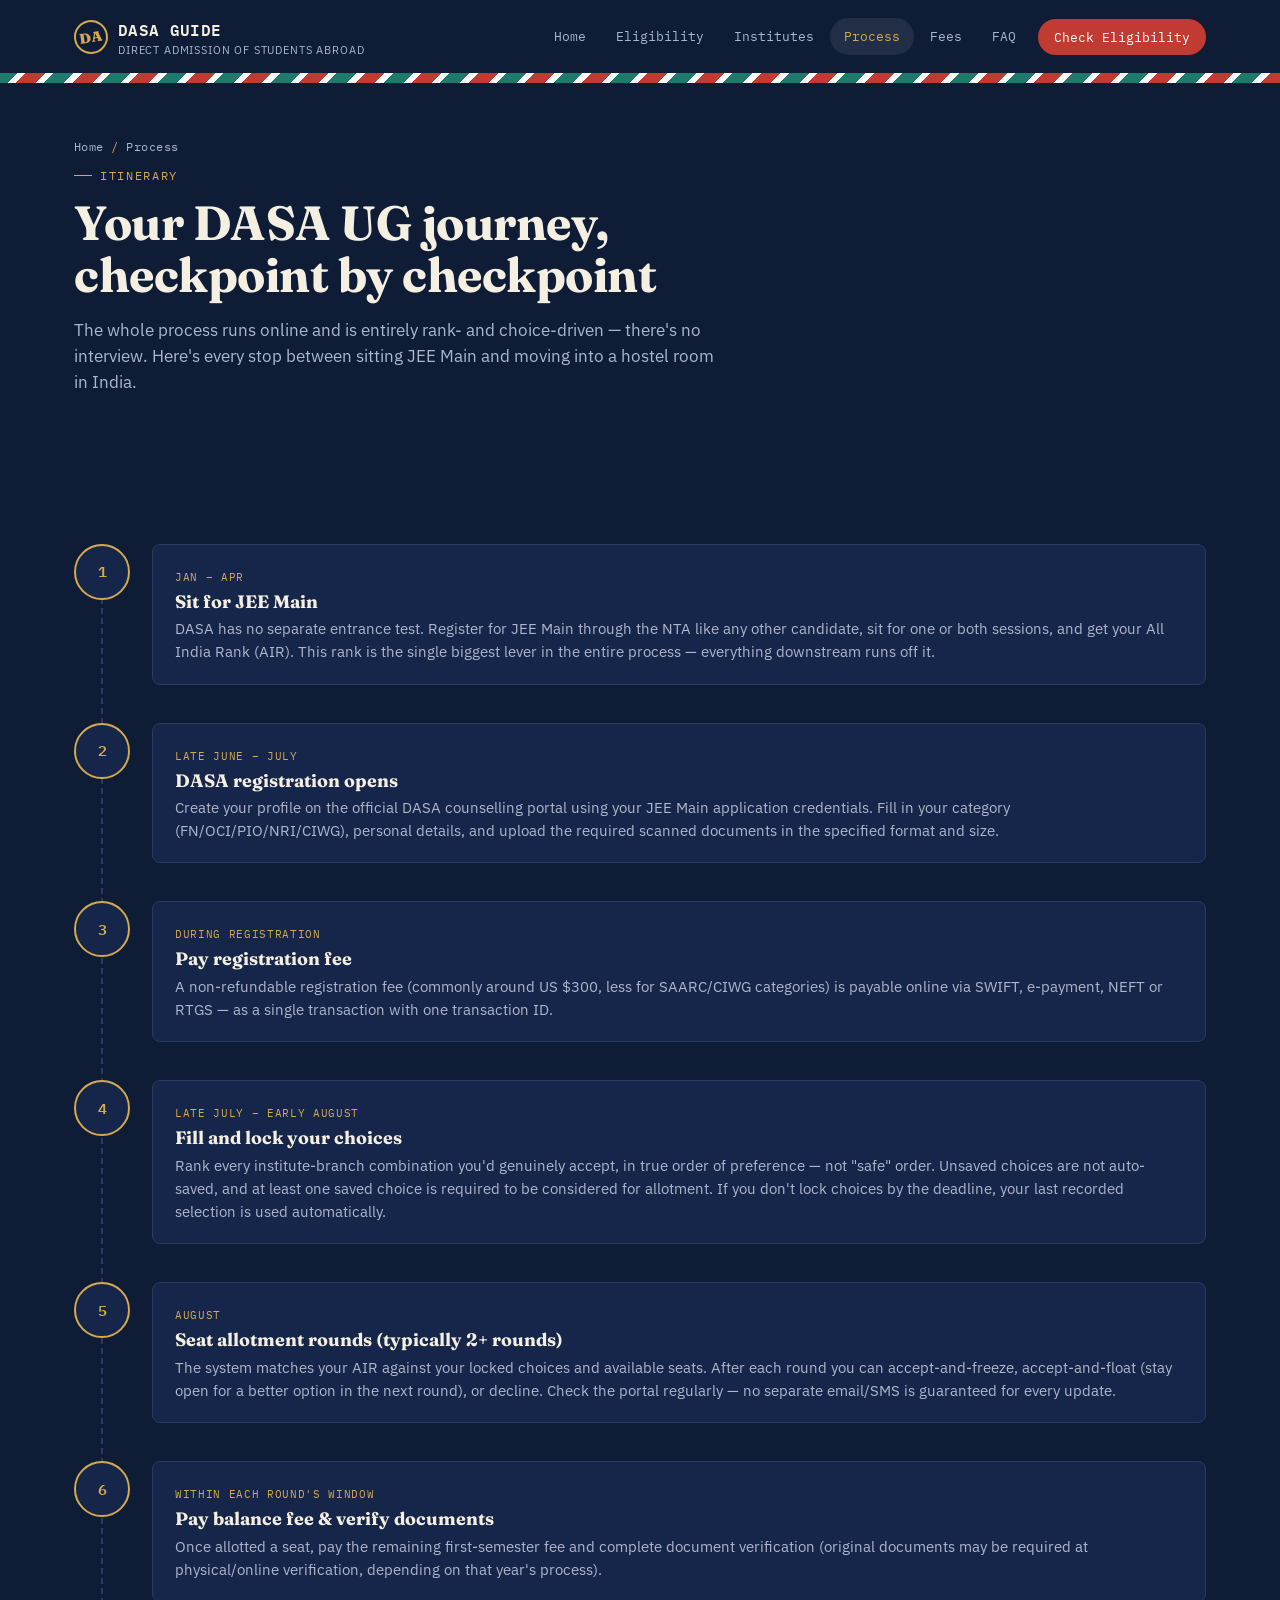
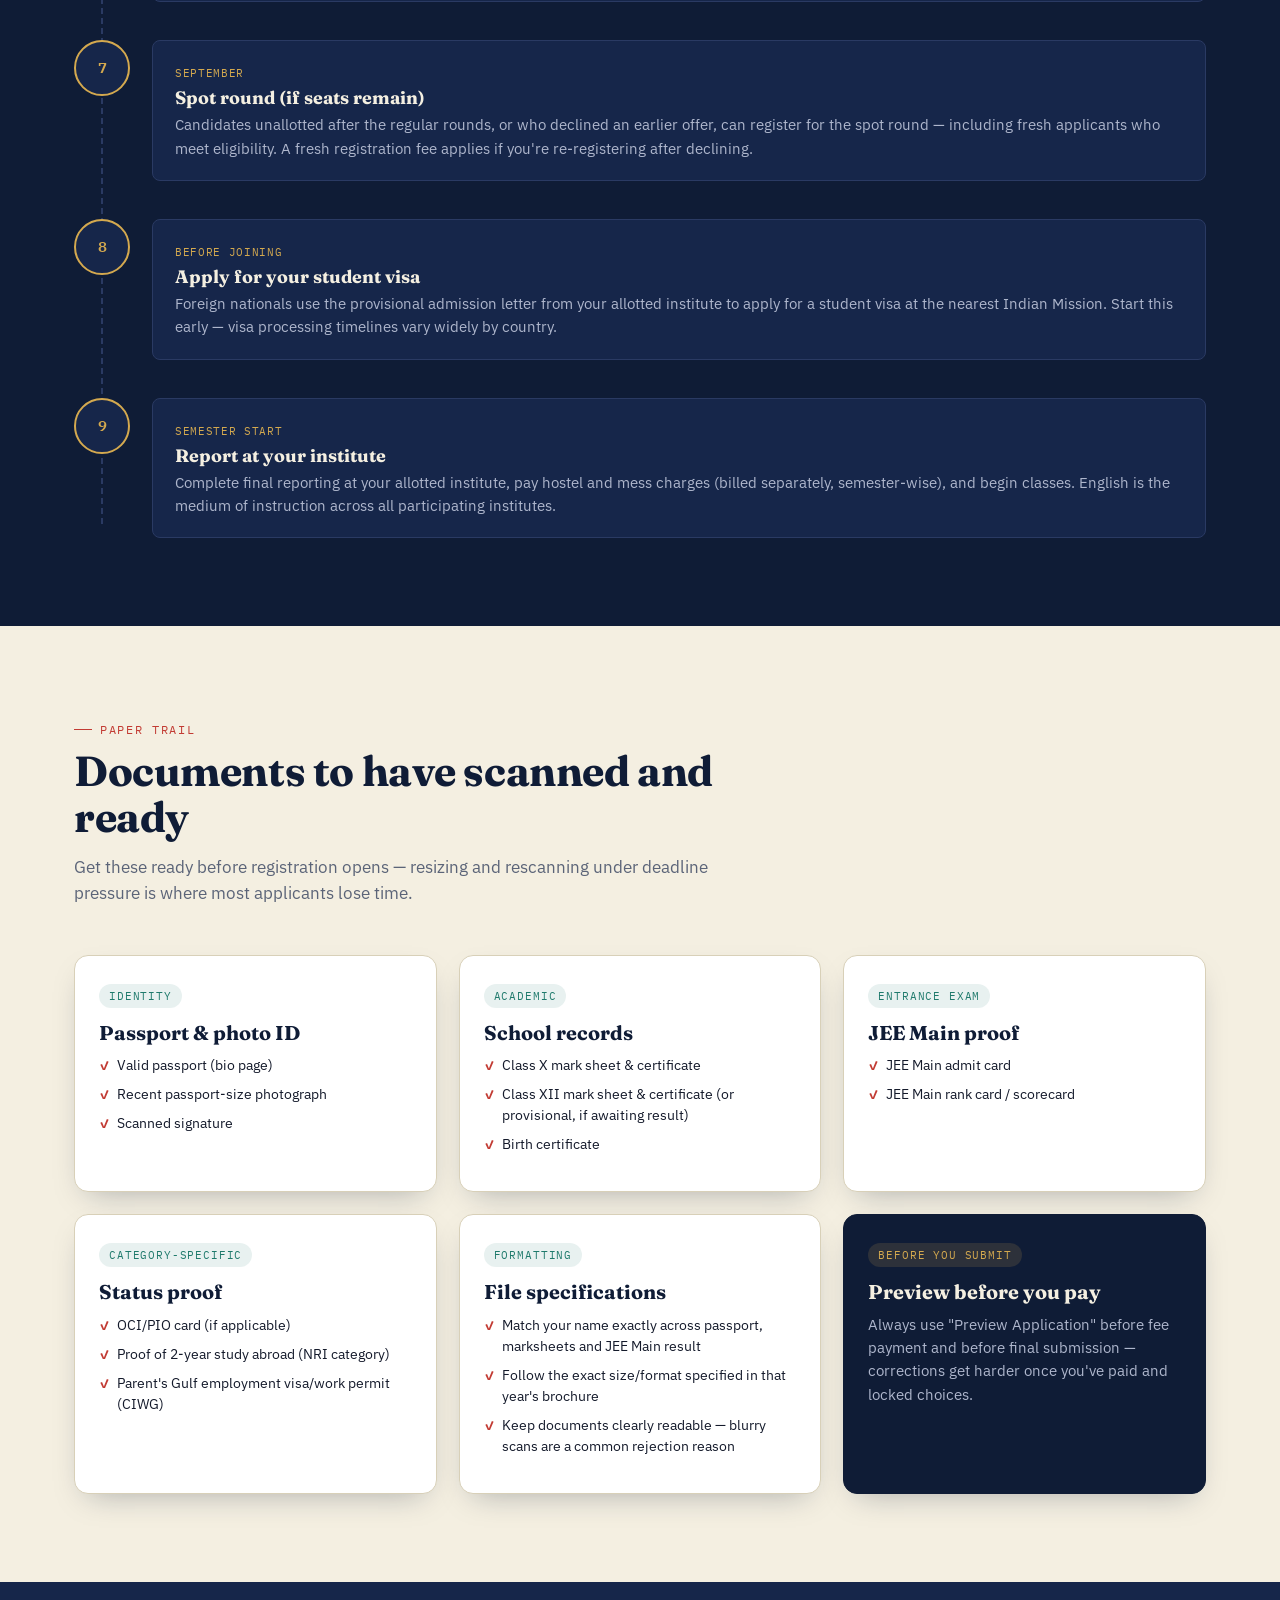
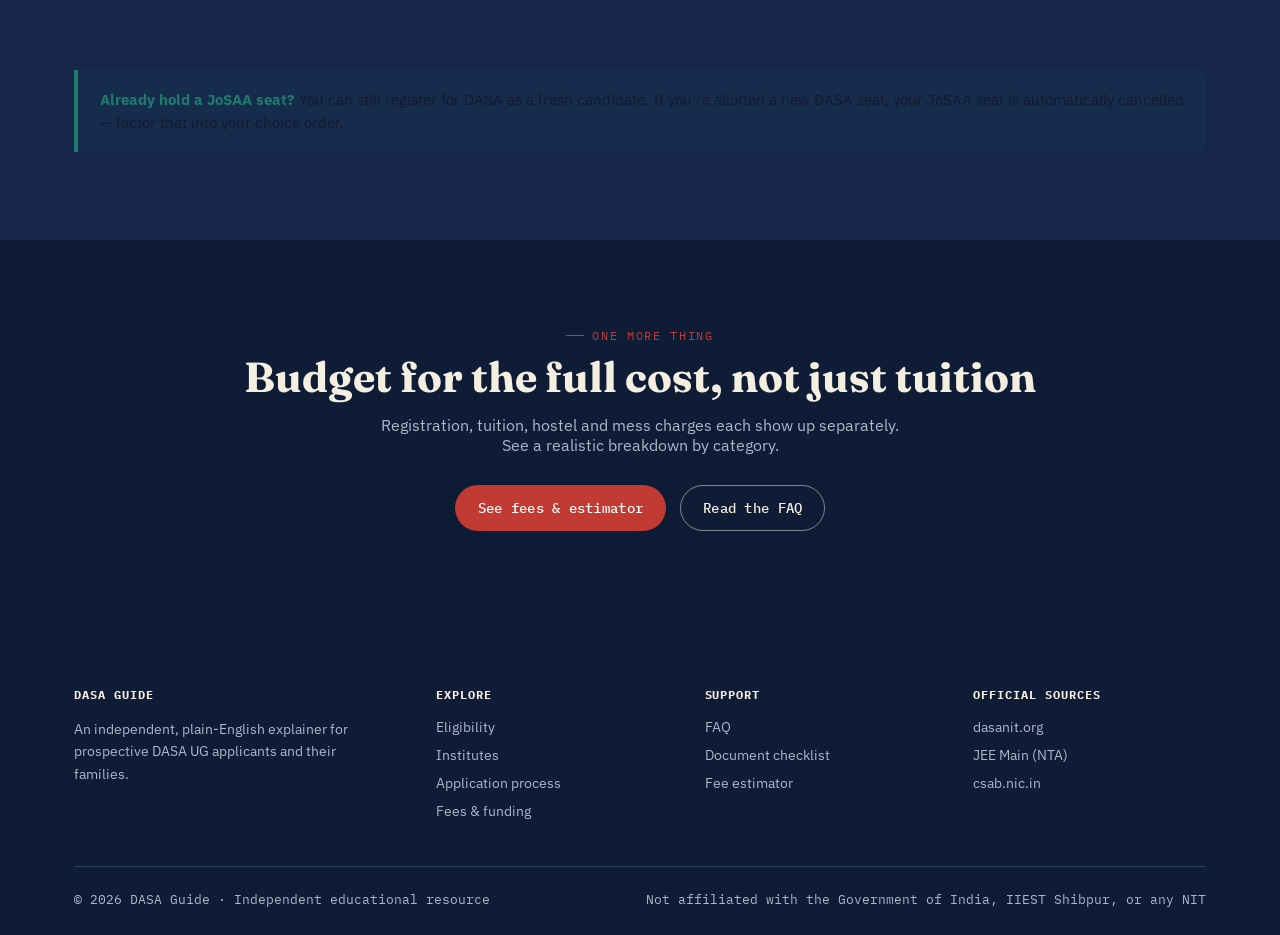
==== process.html @ 28cdaf23 "Add files via upload" ====
<!DOCTYPE html>
<html lang="en">
<head>
<meta charset="UTF-8">
<meta name="viewport" content="width=device-width, initial-scale=1.0">
<title>DASA UG Application &amp; Counselling Process | DASA Guide</title>
<meta name="description" content="Step-by-step DASA UG process: JEE Main, registration, choice filling, seat allotment rounds, document verification, reporting, spot round and visa.">
<link rel="stylesheet" href="styles.css">
</head>
<body>

<header class="site-header">
  <div class="nav-wrap">
    <a href="index.html" class="brand"><span class="stamp">DA</span><span>DASA GUIDE<small>Direct Admission of Students Abroad</small></span></a>
    <nav class="nav-links" id="navLinks">
      <a href="index.html">Home</a>
      <a href="eligibility.html">Eligibility</a>
      <a href="institutes.html">Institutes</a>
      <a href="process.html">Process</a>
      <a href="fees.html">Fees</a>
      <a href="faq.html">FAQ</a>
      <a href="eligibility.html" class="nav-cta">Check Eligibility</a>
    </nav>
    <button class="nav-toggle" aria-label="Toggle menu" aria-expanded="false">
      <svg viewBox="0 0 24 24" fill="none" stroke="currentColor" stroke-width="2"><line x1="3" y1="6" x2="21" y2="6"/><line x1="3" y1="12" x2="21" y2="12"/><line x1="3" y1="18" x2="21" y2="18"/></svg>
    </button>
  </div>
</header>
<div class="airmail-edge"></div>

<section class="page-hero">
  <div class="container">
    <div class="crumb">Home <span>/</span> Process</div>
    <span class="eyebrow">Itinerary</span>
    <h1>Your DASA UG journey, checkpoint by checkpoint</h1>
    <p>The whole process runs online and is entirely rank- and choice-driven — there's no interview. Here's every stop between sitting JEE Main and moving into a hostel room in India.</p>
  </div>
</section>

<section class="section-dark">
  <div class="container">
    <div class="itinerary">

      <div class="itin-step reveal">
        <div class="itin-badge">1</div>
        <div class="itin-body">
          <span class="when">Jan – Apr</span>
          <h4>Sit for JEE Main</h4>
          <p>DASA has no separate entrance test. Register for JEE Main through the NTA like any other candidate, sit for one or both sessions, and get your All India Rank (AIR). This rank is the single biggest lever in the entire process — everything downstream runs off it.</p>
        </div>
      </div>

      <div class="itin-step reveal">
        <div class="itin-badge">2</div>
        <div class="itin-body">
          <span class="when">Late June – July</span>
          <h4>DASA registration opens</h4>
          <p>Create your profile on the official DASA counselling portal using your JEE Main application credentials. Fill in your category (FN/OCI/PIO/NRI/CIWG), personal details, and upload the required scanned documents in the specified format and size.</p>
        </div>
      </div>

      <div class="itin-step reveal">
        <div class="itin-badge">3</div>
        <div class="itin-body">
          <span class="when">During registration</span>
          <h4>Pay registration fee</h4>
          <p>A non-refundable registration fee (commonly around US $300, less for SAARC/CIWG categories) is payable online via SWIFT, e-payment, NEFT or RTGS — as a single transaction with one transaction ID.</p>
        </div>
      </div>

      <div class="itin-step reveal">
        <div class="itin-badge">4</div>
        <div class="itin-body">
          <span class="when">Late July – early August</span>
          <h4>Fill and lock your choices</h4>
          <p>Rank every institute-branch combination you'd genuinely accept, in true order of preference — not "safe" order. Unsaved choices are not auto-saved, and at least one saved choice is required to be considered for allotment. If you don't lock choices by the deadline, your last recorded selection is used automatically.</p>
        </div>
      </div>

      <div class="itin-step reveal">
        <div class="itin-badge">5</div>
        <div class="itin-body">
          <span class="when">August</span>
          <h4>Seat allotment rounds (typically 2+ rounds)</h4>
          <p>The system matches your AIR against your locked choices and available seats. After each round you can accept-and-freeze, accept-and-float (stay open for a better option in the next round), or decline. Check the portal regularly — no separate email/SMS is guaranteed for every update.</p>
        </div>
      </div>

      <div class="itin-step reveal">
        <div class="itin-badge">6</div>
        <div class="itin-body">
          <span class="when">Within each round's window</span>
          <h4>Pay balance fee &amp; verify documents</h4>
          <p>Once allotted a seat, pay the remaining first-semester fee and complete document verification (original documents may be required at physical/online verification, depending on that year's process).</p>
        </div>
      </div>

      <div class="itin-step reveal">
        <div class="itin-badge">7</div>
        <div class="itin-body">
          <span class="when">September</span>
          <h4>Spot round (if seats remain)</h4>
          <p>Candidates unallotted after the regular rounds, or who declined an earlier offer, can register for the spot round — including fresh applicants who meet eligibility. A fresh registration fee applies if you're re-registering after declining.</p>
        </div>
      </div>

      <div class="itin-step reveal">
        <div class="itin-badge">8</div>
        <div class="itin-body">
          <span class="when">Before joining</span>
          <h4>Apply for your student visa</h4>
          <p>Foreign nationals use the provisional admission letter from your allotted institute to apply for a student visa at the nearest Indian Mission. Start this early — visa processing timelines vary widely by country.</p>
        </div>
      </div>

      <div class="itin-step reveal">
        <div class="itin-badge">9</div>
        <div class="itin-body">
          <span class="when">Semester start</span>
          <h4>Report at your institute</h4>
          <p>Complete final reporting at your allotted institute, pay hostel and mess charges (billed separately, semester-wise), and begin classes. English is the medium of instruction across all participating institutes.</p>
        </div>
      </div>

    </div>
  </div>
</section>

<!-- DOCUMENTS -->
<section id="documents">
  <div class="container">
    <div class="section-head reveal">
      <span class="eyebrow">Paper trail</span>
      <h2>Documents to have scanned and ready</h2>
      <p>Get these ready before registration opens — resizing and rescanning under deadline pressure is where most applicants lose time.</p>
    </div>
    <div class="card-grid">
      <div class="card reveal">
        <span class="tag">Identity</span>
        <h3>Passport &amp; photo ID</h3>
        <ul><li>Valid passport (bio page)</li><li>Recent passport-size photograph</li><li>Scanned signature</li></ul>
      </div>
      <div class="card reveal">
        <span class="tag">Academic</span>
        <h3>School records</h3>
        <ul><li>Class X mark sheet &amp; certificate</li><li>Class XII mark sheet &amp; certificate (or provisional, if awaiting result)</li><li>Birth certificate</li></ul>
      </div>
      <div class="card reveal">
        <span class="tag">Entrance exam</span>
        <h3>JEE Main proof</h3>
        <ul><li>JEE Main admit card</li><li>JEE Main rank card / scorecard</li></ul>
      </div>
      <div class="card reveal">
        <span class="tag">Category-specific</span>
        <h3>Status proof</h3>
        <ul><li>OCI/PIO card (if applicable)</li><li>Proof of 2-year study abroad (NRI category)</li><li>Parent's Gulf employment visa/work permit (CIWG)</li></ul>
      </div>
      <div class="card reveal">
        <span class="tag">Formatting</span>
        <h3>File specifications</h3>
        <ul><li>Match your name exactly across passport, marksheets and JEE Main result</li><li>Follow the exact size/format specified in that year's brochure</li><li>Keep documents clearly readable — blurry scans are a common rejection reason</li></ul>
      </div>
      <div class="card reveal" style="background:var(--ink-900);border-color:var(--ink-900);">
        <span class="tag" style="background:rgba(212,169,79,0.15);color:var(--gold);">Before you submit</span>
        <h3 style="color:var(--paper);">Preview before you pay</h3>
        <p style="color:var(--muted-on-dark);">Always use "Preview Application" before fee payment and before final submission — corrections get harder once you've paid and locked choices.</p>
      </div>
    </div>
  </div>
</section>

<section class="section-mid">
  <div class="container">
    <div class="callout teal reveal">
      <strong>Already hold a JoSAA seat?</strong> You can still register for DASA as a fresh candidate. If you're allotted a new DASA seat, your JoSAA seat is automatically cancelled — factor that into your choice order.
    </div>
  </div>
</section>

<section class="cta-band">
  <div class="container">
    <span class="eyebrow" style="justify-content:center;">One more thing</span>
    <h2 style="margin-top:12px;">Budget for the full cost, not just tuition</h2>
    <p>Registration, tuition, hostel and mess charges each show up separately. See a realistic breakdown by category.</p>
    <div class="cta-actions">
      <a href="fees.html" class="btn btn-primary">See fees &amp; estimator</a>
      <a href="faq.html" class="btn btn-ghost-light">Read the FAQ</a>
    </div>
  </div>
</section>

<footer class="site-footer">
  <div class="container">
    <div class="footer-grid">
      <div><h5>DASA Guide</h5><p style="font-size:14px;line-height:1.6;color:var(--muted-on-dark);max-width:280px;">An independent, plain-English explainer for prospective DASA UG applicants and their families.</p></div>
      <div><h5>Explore</h5><ul><li><a href="eligibility.html">Eligibility</a></li><li><a href="institutes.html">Institutes</a></li><li><a href="process.html">Application process</a></li><li><a href="fees.html">Fees &amp; funding</a></li></ul></div>
      <div><h5>Support</h5><ul><li><a href="faq.html">FAQ</a></li><li><a href="process.html#documents">Document checklist</a></li><li><a href="fees.html#calculator">Fee estimator</a></li></ul></div>
      <div><h5>Official sources</h5><ul><li><a href="https://dasanit.org" target="_blank" rel="noopener">dasanit.org</a></li><li><a href="https://jeemain.nta.nic.in" target="_blank" rel="noopener">JEE Main (NTA)</a></li><li><a href="https://csab.nic.in" target="_blank" rel="noopener">csab.nic.in</a></li></ul></div>
    </div>
    <div class="footer-bottom">
      <span>© 2026 DASA Guide · Independent educational resource</span>
      <span>Not affiliated with the Government of India, IIEST Shibpur, or any NIT</span>
    </div>
  </div>
</footer>

<script src="script.js"></script>
</body>
</html>
---- styles.css ----
/* ============================================================
   DASA GUIDE — Design tokens
   Theme: the international student's paper trail to India —
   passport pages, boarding passes, visa stamps, airmail stripes.
   ============================================================ */

@import url('https://fonts.googleapis.com/css2?family=Fraunces:ital,opsz,wght@0,9..144,400;0,9..144,600;0,9..144,700;0,9..144,900;1,9..144,500&family=IBM+Plex+Sans:wght@400;500;600;700&family=IBM+Plex+Mono:wght@400;500;600&display=swap');

:root{
  /* colors */
  --ink-900:#0F1C36;
  --ink-800:#16264A;
  --ink-700:#1E3160;
  --paper:#F4EFE1;
  --paper-dim:#E8E1CC;
  --stamp-red:#C23B33;
  --stamp-red-dim:#9C2E28;
  --airmail-teal:#1F7A6C;
  --gold:#D4A94F;
  --ink-text:#141A2B;
  --muted:#5B6478;
  --muted-on-dark:#AEB6CC;
  --line:#D8D0B8;
  --line-dark:#2A3A63;
  --white:#FFFFFF;

  /* type */
  --font-display:'Fraunces', Georgia, serif;
  --font-body:'IBM Plex Sans', -apple-system, sans-serif;
  --font-mono:'IBM Plex Mono', 'Courier New', monospace;

  /* layout */
  --maxw:1180px;
  --radius:14px;
  --radius-sm:8px;
  --shadow-card: 0 12px 30px -14px rgba(15,28,54,0.35);
  --shadow-card-lg: 0 24px 60px -20px rgba(15,28,54,0.45);
}

*,*::before,*::after{ box-sizing:border-box; }
html{ scroll-behavior:smooth; }
body{
  margin:0;
  font-family:var(--font-body);
  color:var(--ink-text);
  background:var(--paper);
  -webkit-font-smoothing:antialiased;
  overflow-x:hidden;
}
img{ max-width:100%; display:block; }
a{ color:inherit; text-decoration:none; }
ul{ margin:0; padding:0; list-style:none; }
h1,h2,h3,h4{ font-family:var(--font-display); margin:0; line-height:1.08; color:var(--ink-900); }
p{ margin:0; }
button{ font-family:inherit; cursor:pointer; }

:focus-visible{
  outline:3px solid var(--gold);
  outline-offset:2px;
}

.container{
  max-width:var(--maxw);
  margin:0 auto;
  padding:0 24px;
}

.eyebrow{
  font-family:var(--font-mono);
  font-size:12px;
  letter-spacing:.14em;
  text-transform:uppercase;
  color:var(--stamp-red);
  display:inline-flex;
  align-items:center;
  gap:8px;
}
.eyebrow::before{
  content:'';
  width:18px;
  height:1px;
  background:var(--stamp-red);
  display:inline-block;
}

/* ============ Airmail stripe (signature motif) ============ */
.airmail-edge{
  height:10px;
  width:100%;
  background:repeating-linear-gradient(
    -45deg,
    var(--stamp-red) 0 14px,
    var(--white) 14px 20px,
    var(--airmail-teal) 20px 34px,
    var(--white) 34px 40px
  );
}

/* ============ Header / Nav ============ */
.site-header{
  background:var(--ink-900);
  color:var(--paper);
  position:sticky;
  top:0;
  z-index:100;
}
.nav-wrap{
  display:flex;
  align-items:center;
  justify-content:space-between;
  padding:16px 24px;
  max-width:var(--maxw);
  margin:0 auto;
}
.brand{
  display:flex;
  align-items:center;
  gap:10px;
  font-family:var(--font-mono);
  font-weight:600;
  font-size:16px;
  letter-spacing:.02em;
  color:var(--paper);
}
.brand .stamp{
  width:34px; height:34px;
  border-radius:50%;
  border:2px solid var(--gold);
  display:flex; align-items:center; justify-content:center;
  font-family:var(--font-display);
  font-weight:900;
  font-size:14px;
  color:var(--gold);
  transform:rotate(-8deg);
  flex:none;
}
.brand small{
  display:block;
  font-family:var(--font-body);
  font-weight:400;
  font-size:10.5px;
  letter-spacing:.08em;
  color:var(--muted-on-dark);
  text-transform:uppercase;
}
.nav-links{
  display:flex;
  gap:2px;
  align-items:center;
}
.nav-links a{
  font-family:var(--font-mono);
  font-size:13px;
  padding:10px 14px;
  border-radius:999px;
  color:var(--muted-on-dark);
  position:relative;
  transition:color .2s ease, background .2s ease;
}
.nav-links a:hover, .nav-links a.active{
  color:var(--paper);
  background:rgba(255,255,255,0.08);
}
.nav-links a.active{
  color:var(--gold);
}
.nav-cta{
  font-family:var(--font-mono) !important;
  font-size:12.5px !important;
  background:var(--stamp-red);
  color:var(--white) !important;
  padding:10px 16px !important;
  border-radius:999px;
  margin-left:6px;
}
.nav-cta:hover{ background:var(--stamp-red-dim); color:var(--white) !important; }

.nav-toggle{
  display:none;
  background:none;
  border:1px solid var(--line-dark);
  border-radius:8px;
  width:42px; height:42px;
  color:var(--paper);
  align-items:center;
  justify-content:center;
}
.nav-toggle svg{ width:20px; height:20px; }

@media (max-width:880px){
  .nav-links{
    display:none;
    position:absolute;
    top:100%; left:0; right:0;
    background:var(--ink-900);
    flex-direction:column;
    align-items:stretch;
    padding:8px 24px 20px;
    border-top:1px solid var(--line-dark);
    gap:2px;
  }
  .nav-links.open{ display:flex; }
  .nav-links a{ padding:12px 10px; border-radius:8px; }
  .nav-cta{ margin-left:0; text-align:center; margin-top:6px; }
  .nav-toggle{ display:flex; }
}

/* ============ Buttons ============ */
.btn{
  display:inline-flex;
  align-items:center;
  gap:8px;
  font-family:var(--font-mono);
  font-size:13.5px;
  font-weight:500;
  letter-spacing:.02em;
  padding:13px 22px;
  border-radius:999px;
  border:1.5px solid transparent;
  transition:transform .18s ease, box-shadow .18s ease, background .18s ease, color .18s ease;
}
.btn-primary{
  background:var(--stamp-red);
  color:var(--white);
  box-shadow:var(--shadow-card);
}
.btn-primary:hover{ background:var(--stamp-red-dim); transform:translateY(-2px); }
.btn-ghost{
  background:transparent;
  border-color:var(--ink-900);
  color:var(--ink-900);
}
.btn-ghost:hover{ background:var(--ink-900); color:var(--paper); }
.btn-ghost-light{
  background:transparent;
  border-color:rgba(244,239,225,0.5);
  color:var(--paper);
}
.btn-ghost-light:hover{ background:rgba(244,239,225,0.12); }

/* ============ Section shells ============ */
section{ padding:88px 0; }
.section-dark{ background:var(--ink-900); color:var(--paper); }
.section-dark h2, .section-dark h3{ color:var(--paper); }
.section-mid{ background:var(--ink-800); color:var(--paper); }
.section-mid h2, .section-mid h3{ color:var(--paper); }
.section-tight{ padding:56px 0; }
.section-head{
  max-width:640px;
  margin-bottom:48px;
}
.section-head h2{
  font-size:clamp(28px,4vw,42px);
  margin-top:12px;
  letter-spacing:-.01em;
}
.section-head p{
  margin-top:14px;
  font-size:16.5px;
  line-height:1.6;
  color:var(--muted);
}
.section-dark .section-head p, .section-mid .section-head p{ color:var(--muted-on-dark); }

@media (max-width:640px){
  section{ padding:60px 0; }
}

/* ============ Hero: Boarding pass ============ */
.hero{
  background:var(--ink-900);
  color:var(--paper);
  padding:64px 0 0;
  position:relative;
  overflow:hidden;
}
.hero::after{
  content:'';
  position:absolute;
  inset:auto 0 0 0;
  height:1px;
}
.hero-inner{
  display:grid;
  grid-template-columns:1.1fr 0.9fr;
  gap:56px;
  align-items:center;
  padding-bottom:70px;
}
.hero-copy .eyebrow{ color:var(--gold); }
.hero-copy .eyebrow::before{ background:var(--gold); }
.hero-copy h1{
  color:var(--paper);
  font-size:clamp(36px,5.4vw,60px);
  margin-top:18px;
  letter-spacing:-.015em;
}
.hero-copy h1 em{
  font-style:italic;
  color:var(--gold);
}
.hero-copy p{
  margin-top:20px;
  font-size:17.5px;
  line-height:1.65;
  color:var(--muted-on-dark);
  max-width:520px;
}
.hero-actions{
  margin-top:32px;
  display:flex;
  gap:14px;
  flex-wrap:wrap;
}
.hero-note{
  margin-top:22px;
  font-family:var(--font-mono);
  font-size:12px;
  color:var(--muted-on-dark);
  letter-spacing:.02em;
}

/* Boarding pass card */
.boarding-pass{
  background:var(--paper);
  border-radius:var(--radius);
  box-shadow:var(--shadow-card-lg);
  display:grid;
  grid-template-columns:1fr auto;
  position:relative;
  transform:rotate(2deg);
  color:var(--ink-text);
}
.bp-main{
  padding:26px 22px;
  display:flex;
  flex-direction:column;
  gap:16px;
}
.bp-route{
  display:flex;
  align-items:center;
  justify-content:space-between;
  font-family:var(--font-mono);
}
.bp-city{ font-size:12px; letter-spacing:.08em; color:var(--muted); text-transform:uppercase;}
.bp-city strong{ display:block; font-family:var(--font-display); font-size:26px; color:var(--ink-900); margin-top:2px;}
.bp-plane{ color:var(--stamp-red); font-size:20px; }
.bp-fields{
  display:grid;
  grid-template-columns:repeat(2,1fr);
  gap:14px 18px;
  border-top:1px dashed var(--line);
  padding-top:16px;
}
.bp-field span{
  display:block;
  font-family:var(--font-mono);
  font-size:10px;
  letter-spacing:.1em;
  text-transform:uppercase;
  color:var(--muted);
}
.bp-field strong{
  display:block;
  font-family:var(--font-mono);
  font-size:15px;
  color:var(--ink-900);
  margin-top:4px;
}
.bp-stub{
  border-left:2px dashed var(--line);
  padding:26px 18px;
  display:flex;
  flex-direction:column;
  justify-content:space-between;
  align-items:center;
  width:110px;
  background:var(--paper-dim);
  border-radius:0 var(--radius) var(--radius) 0;
}
.bp-stub .stub-code{
  writing-mode:vertical-rl;
  font-family:var(--font-mono);
  letter-spacing:.15em;
  font-size:11px;
  color:var(--muted);
}
.bp-stub .stub-stamp{
  width:56px; height:56px;
  border-radius:50%;
  border:2px solid var(--stamp-red);
  color:var(--stamp-red);
  display:flex; align-items:center; justify-content:center;
  font-family:var(--font-mono);
  font-size:9px;
  text-align:center;
  line-height:1.2;
  transform:rotate(-14deg);
  padding:4px;
}
.bp-notch{
  position:absolute;
  width:22px; height:22px;
  background:var(--ink-900);
  border-radius:50%;
  right:110px;
}
.bp-notch.top{ top:-11px; }
.bp-notch.bottom{ bottom:-11px; }

@media (max-width:980px){
  .hero-inner{ grid-template-columns:1fr; gap:44px; }
  .boarding-pass{ transform:rotate(0); max-width:460px; margin:0 auto; }
}
@media (max-width:480px){
  .bp-fields{ grid-template-columns:1fr 1fr; }
  .bp-stub{ width:88px; padding:20px 12px; }
}

/* ============ Stat strip ============ */
.stat-strip{
  background:var(--paper-dim);
  border-top:1px solid var(--line);
  border-bottom:1px solid var(--line);
}
.stat-grid{
  display:grid;
  grid-template-columns:repeat(4,1fr);
  gap:0;
}
.stat-cell{
  padding:32px 20px;
  text-align:center;
  border-left:1px solid var(--line);
}
.stat-cell:first-child{ border-left:none; }
.stat-cell strong{
  display:block;
  font-family:var(--font-display);
  font-size:clamp(28px,3.4vw,40px);
  color:var(--stamp-red);
}
.stat-cell span{
  display:block;
  margin-top:6px;
  font-family:var(--font-mono);
  font-size:11.5px;
  letter-spacing:.06em;
  text-transform:uppercase;
  color:var(--muted);
}
@media (max-width:760px){
  .stat-grid{ grid-template-columns:repeat(2,1fr); }
  .stat-cell{ border-left:none; border-top:1px solid var(--line); }
  .stat-cell:nth-child(2){ border-left:1px solid var(--line); }
  .stat-cell:nth-child(4){ border-left:1px solid var(--line); }
}

/* ============ Cards ============ */
.card-grid{
  display:grid;
  grid-template-columns:repeat(3,1fr);
  gap:22px;
}
.card{
  background:var(--white);
  border:1px solid var(--line);
  border-radius:var(--radius);
  padding:28px 24px;
  box-shadow:var(--shadow-card);
  transition:transform .25s ease, box-shadow .25s ease;
}
.card:hover{ transform:translateY(-4px); box-shadow:var(--shadow-card-lg); }
.card .tag{
  display:inline-block;
  font-family:var(--font-mono);
  font-size:10.5px;
  letter-spacing:.08em;
  text-transform:uppercase;
  color:var(--airmail-teal);
  background:rgba(31,122,108,0.1);
  padding:5px 10px;
  border-radius:999px;
  margin-bottom:14px;
}
.card h3{ font-size:20px; margin-bottom:10px; }
.card p{ color:var(--muted); font-size:14.5px; line-height:1.6; }
.card ul{ margin-top:12px; }
.card li{
  font-size:14px;
  color:var(--ink-text);
  padding-left:18px;
  position:relative;
  margin-bottom:8px;
  line-height:1.5;
}
.card li::before{
  content:'✓';
  position:absolute;
  left:0;
  color:var(--stamp-red);
  font-weight:700;
  font-size:12px;
  top:2px;
}
@media (max-width:980px){ .card-grid{ grid-template-columns:repeat(2,1fr); } }
@media (max-width:640px){ .card-grid{ grid-template-columns:1fr; } }

/* ============ Passport page panel ============ */
.passport-panel{
  background:var(--white);
  border:1px solid var(--line);
  border-radius:var(--radius);
  box-shadow:var(--shadow-card);
  padding:36px;
  position:relative;
}
.passport-panel::before{
  content:'';
  position:absolute;
  inset:10px;
  border:1px dashed var(--line);
  border-radius:8px;
  pointer-events:none;
}
.passport-panel h3{
  font-size:22px;
  display:flex;
  align-items:center;
  gap:10px;
}
.passport-panel h3 .num{
  font-family:var(--font-mono);
  font-size:12px;
  color:var(--white);
  background:var(--stamp-red);
  border-radius:50%;
  width:26px; height:26px;
  display:flex; align-items:center; justify-content:center;
  flex:none;
}

/* ============ Timeline (application journey) ============ */
.itinerary{
  position:relative;
  padding-left:0;
}
.itinerary::before{
  content:'';
  position:absolute;
  left:27px;
  top:14px;
  bottom:14px;
  width:0;
  border-left:2px dashed var(--line-dark);
}
.itin-step{
  display:grid;
  grid-template-columns:56px 1fr;
  gap:22px;
  padding-bottom:38px;
  position:relative;
}
.itin-step:last-child{ padding-bottom:0; }
.itin-badge{
  width:56px; height:56px;
  border-radius:50%;
  background:var(--ink-800);
  border:2px solid var(--gold);
  color:var(--gold);
  display:flex; align-items:center; justify-content:center;
  font-family:var(--font-mono);
  font-weight:600;
  font-size:15px;
  z-index:1;
}
.itin-body{
  background:var(--ink-800);
  border:1px solid var(--line-dark);
  border-radius:var(--radius-sm);
  padding:20px 22px;
}
.itin-body h4{
  color:var(--paper);
  font-size:18px;
  margin-bottom:6px;
}
.itin-body .when{
  display:inline-block;
  font-family:var(--font-mono);
  font-size:11px;
  color:var(--gold);
  letter-spacing:.06em;
  text-transform:uppercase;
  margin-bottom:8px;
}
.itin-body p{
  color:var(--muted-on-dark);
  font-size:14.5px;
  line-height:1.6;
}
@media (max-width:640px){
  .itinerary::before{ left:23px; }
  .itin-step{ grid-template-columns:48px 1fr; gap:14px; }
  .itin-badge{ width:48px; height:48px; font-size:13px; }
}

/* ============ Table (institutes / fees) ============ */
.table-wrap{
  border:1px solid var(--line);
  border-radius:var(--radius);
  overflow:hidden;
  background:var(--white);
  box-shadow:var(--shadow-card);
}
table{ width:100%; border-collapse:collapse; font-size:14.5px; }
thead th{
  background:var(--ink-900);
  color:var(--paper);
  font-family:var(--font-mono);
  font-size:11.5px;
  letter-spacing:.06em;
  text-transform:uppercase;
  text-align:left;
  padding:14px 18px;
}
tbody td{
  padding:14px 18px;
  border-top:1px solid var(--line);
  vertical-align:top;
}
tbody tr:nth-child(even){ background:var(--paper); }
.table-scroll{ overflow-x:auto; }

/* ============ Filter chips (institutes page) ============ */
.chip-row{
  display:flex;
  flex-wrap:wrap;
  gap:10px;
  margin-bottom:28px;
}
.chip{
  font-family:var(--font-mono);
  font-size:12.5px;
  padding:9px 16px;
  border-radius:999px;
  border:1.5px solid var(--line);
  background:var(--white);
  color:var(--ink-text);
  transition:all .18s ease;
}
.chip:hover{ border-color:var(--stamp-red); }
.chip.active{ background:var(--ink-900); border-color:var(--ink-900); color:var(--paper); }

/* ============ Institute cards ============ */
.inst-grid{
  display:grid;
  grid-template-columns:repeat(auto-fill,minmax(230px,1fr));
  gap:14px;
}
.inst-card{
  background:var(--white);
  border:1px solid var(--line);
  border-radius:var(--radius-sm);
  padding:16px 18px;
  font-size:14px;
}
.inst-card .cat{
  font-family:var(--font-mono);
  font-size:10px;
  letter-spacing:.08em;
  text-transform:uppercase;
  color:var(--airmail-teal);
  display:block;
  margin-bottom:6px;
}
.inst-card strong{ display:block; font-size:15px; color:var(--ink-900); line-height:1.3; }
.inst-card em{ display:block; font-style:normal; color:var(--muted); font-size:12.5px; margin-top:4px; }

/* ============ FAQ accordion ============ */
.faq-item{
  border-bottom:1px solid var(--line);
}
.faq-q{
  width:100%;
  background:none;
  border:none;
  text-align:left;
  padding:22px 4px;
  display:flex;
  justify-content:space-between;
  align-items:center;
  gap:20px;
  font-family:var(--font-display);
  font-size:18px;
  font-weight:600;
  color:var(--ink-900);
}
.faq-q .plus{
  font-family:var(--font-mono);
  font-size:20px;
  color:var(--stamp-red);
  transition:transform .25s ease;
  flex:none;
}
.faq-item.open .faq-q .plus{ transform:rotate(45deg); }
.faq-a{
  max-height:0;
  overflow:hidden;
  transition:max-height .3s ease;
}
.faq-a-inner{
  padding:0 4px 22px;
  color:var(--muted);
  font-size:15px;
  line-height:1.65;
  max-width:760px;
}

/* ============ Callout / disclaimer ============ */
.callout{
  border-left:4px solid var(--stamp-red);
  background:rgba(194,59,51,0.06);
  border-radius:0 var(--radius-sm) var(--radius-sm) 0;
  padding:18px 22px;
  font-size:14.5px;
  line-height:1.6;
  color:var(--ink-text);
}
.callout strong{ color:var(--stamp-red); }
.callout.teal{
  border-left-color:var(--airmail-teal);
  background:rgba(31,122,108,0.07);
}
.callout.teal strong{ color:var(--airmail-teal); }

/* ============ CTA band ============ */
.cta-band{
  background:var(--ink-900);
  color:var(--paper);
  text-align:center;
  padding:80px 24px;
}
.cta-band h2{ color:var(--paper); font-size:clamp(28px,4vw,42px); }
.cta-band p{ color:var(--muted-on-dark); margin-top:14px; max-width:520px; margin-left:auto; margin-right:auto; }
.cta-actions{ margin-top:30px; display:flex; gap:14px; justify-content:center; flex-wrap:wrap; }

/* ============ Footer ============ */
.site-footer{
  background:var(--ink-900);
  color:var(--muted-on-dark);
  padding:56px 0 28px;
}
.footer-grid{
  display:grid;
  grid-template-columns:1.4fr 1fr 1fr 1fr;
  gap:36px;
  padding-bottom:36px;
  border-bottom:1px solid var(--line-dark);
}
.footer-grid h5{
  font-family:var(--font-mono);
  font-size:12px;
  letter-spacing:.08em;
  text-transform:uppercase;
  color:var(--paper);
  margin-bottom:16px;
}
.footer-grid li{ margin-bottom:10px; font-size:14px; }
.footer-grid a:hover{ color:var(--gold); }
.footer-bottom{
  padding-top:24px;
  display:flex;
  justify-content:space-between;
  flex-wrap:wrap;
  gap:12px;
  font-size:12.5px;
  font-family:var(--font-mono);
  color:var(--muted-on-dark);
}
@media (max-width:760px){
  .footer-grid{ grid-template-columns:1fr 1fr; }
}
@media (max-width:480px){
  .footer-grid{ grid-template-columns:1fr; }
}

/* ============ Utility layout patterns ============ */
.two-col{
  display:grid;
  grid-template-columns:1fr 1fr;
  gap:40px;
  align-items:start;
}
@media (max-width:860px){ .two-col{ grid-template-columns:1fr; } }

.pill-list{ display:flex; flex-wrap:wrap; gap:10px; }
.pill{
  font-family:var(--font-mono);
  font-size:12.5px;
  padding:8px 14px;
  border-radius:999px;
  background:var(--paper-dim);
  border:1px solid var(--line);
  color:var(--ink-text);
}

/* ============ Reveal-on-scroll ============ */
.reveal{
  opacity:0;
  transform:translateY(18px);
  transition:opacity .6s ease, transform .6s ease;
}
.reveal.in{
  opacity:1;
  transform:translateY(0);
}
@media (prefers-reduced-motion: reduce){
  .reveal{ opacity:1; transform:none; transition:none; }
  html{ scroll-behavior:auto; }
}

/* ============ Page header (non-home pages) ============ */
.page-hero{
  background:var(--ink-900);
  color:var(--paper);
  padding:56px 0 60px;
}
.page-hero .eyebrow{ color:var(--gold); }
.page-hero .eyebrow::before{ background:var(--gold); }
.page-hero h1{
  color:var(--paper);
  font-size:clamp(32px,4.6vw,48px);
  margin-top:14px;
  max-width:760px;
  letter-spacing:-.01em;
}
.page-hero p{
  margin-top:16px;
  color:var(--muted-on-dark);
  font-size:16.5px;
  max-width:640px;
  line-height:1.6;
}

/* Breadcrumb strip */
.crumb{
  font-family:var(--font-mono);
  font-size:12px;
  color:var(--muted-on-dark);
  letter-spacing:.04em;
  margin-bottom:6px;
}
.crumb span{ color:var(--gold); }
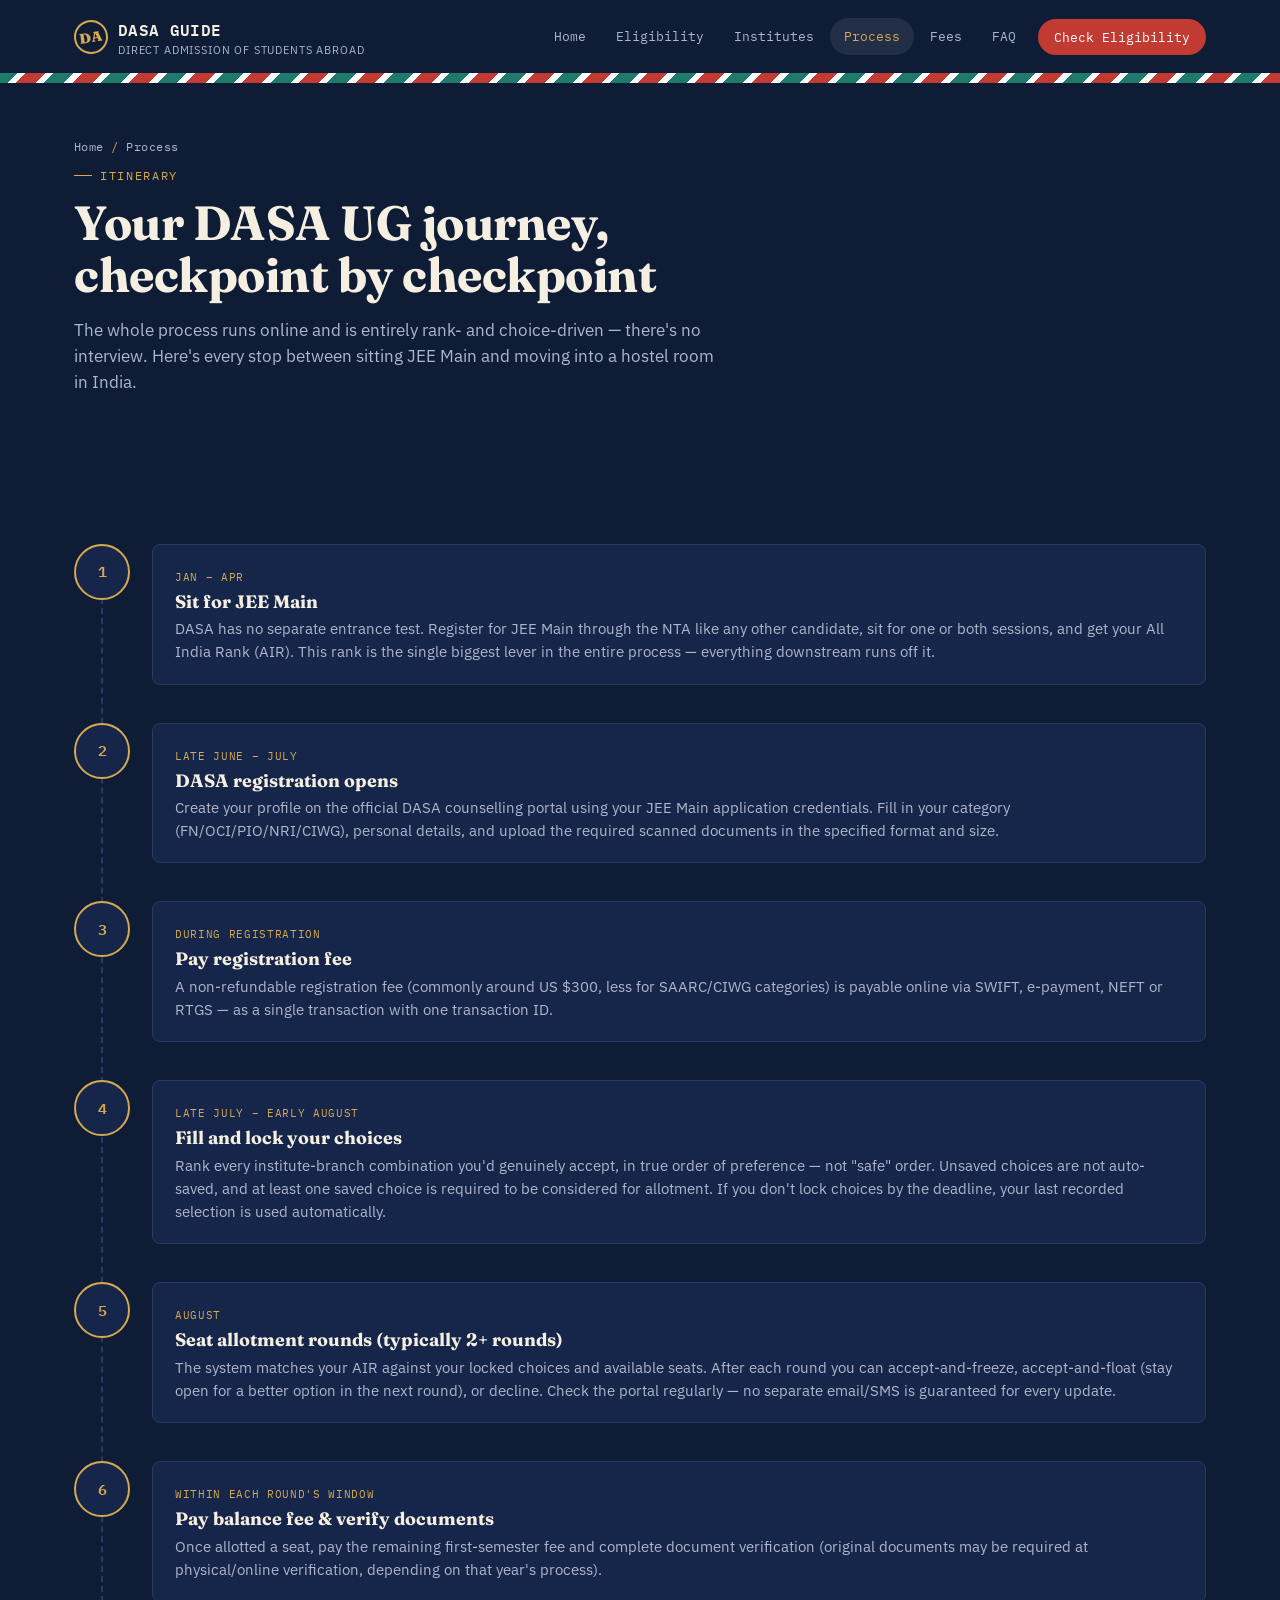
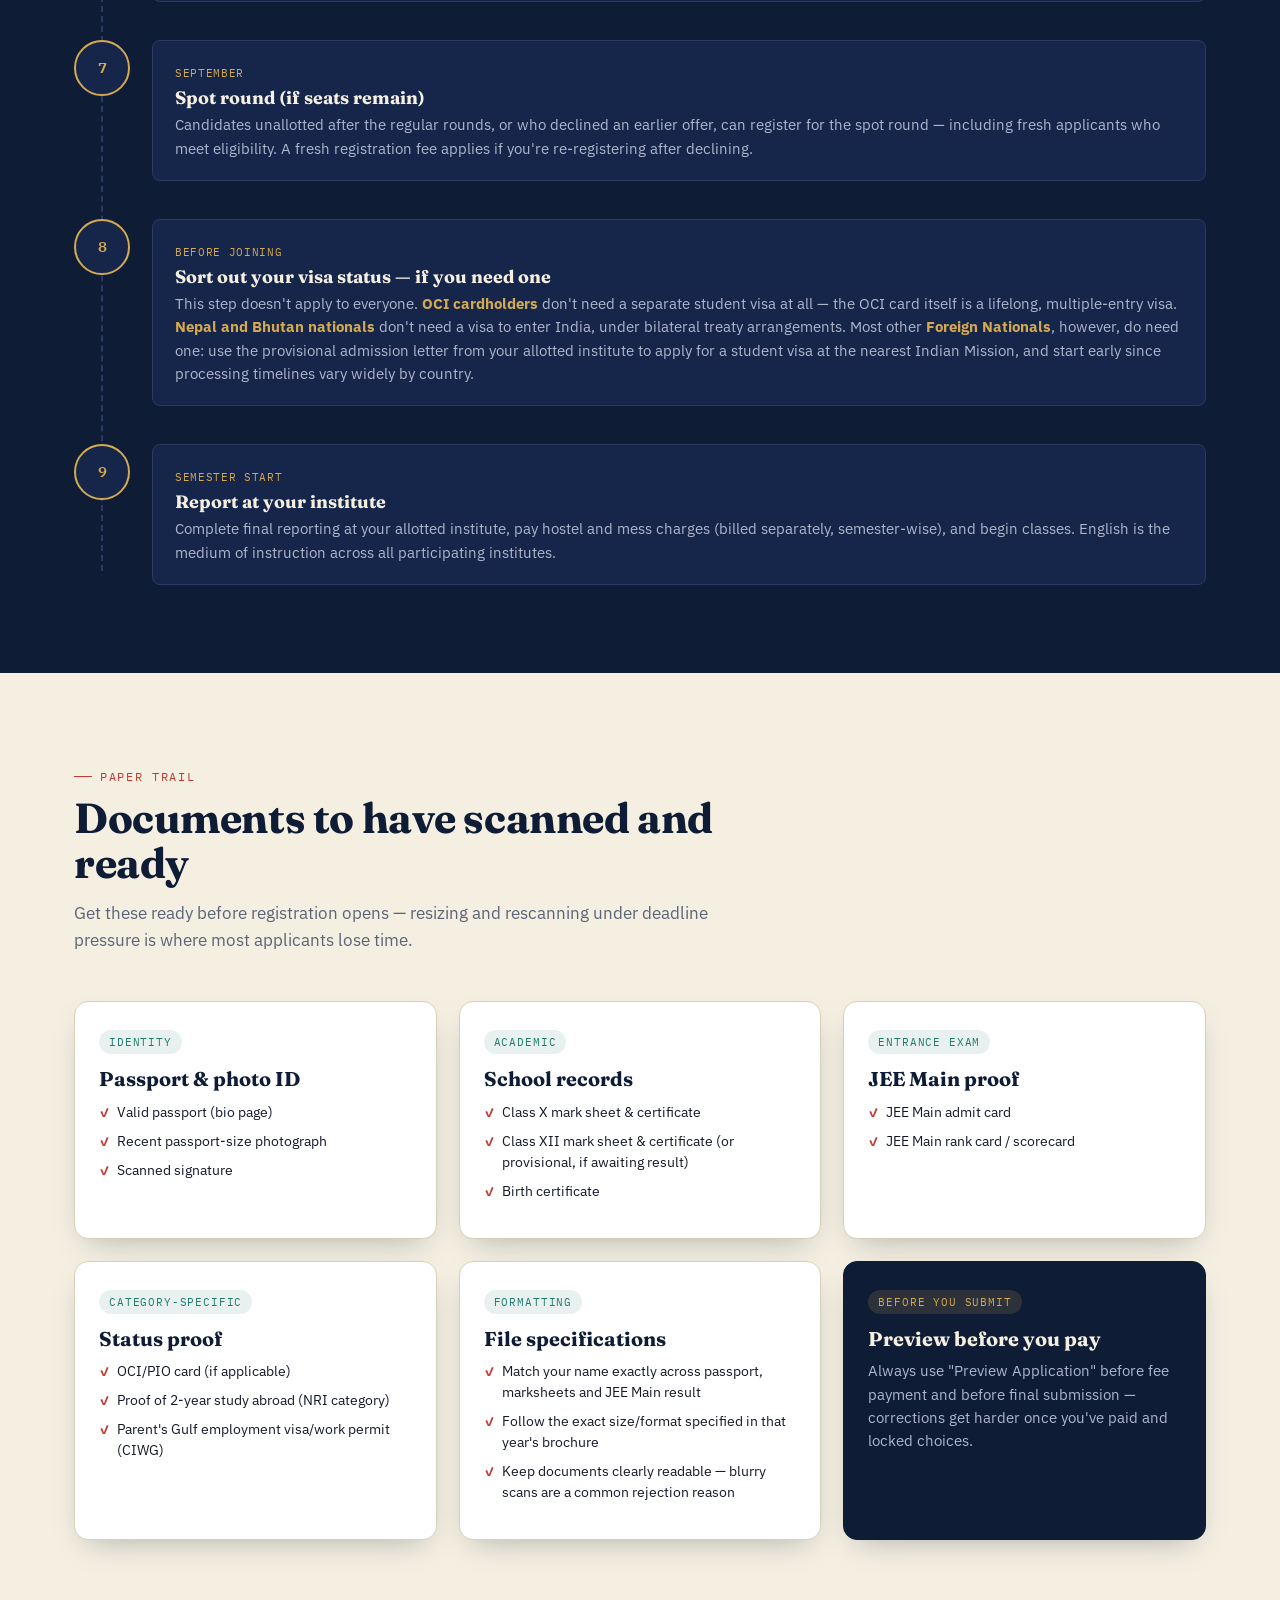
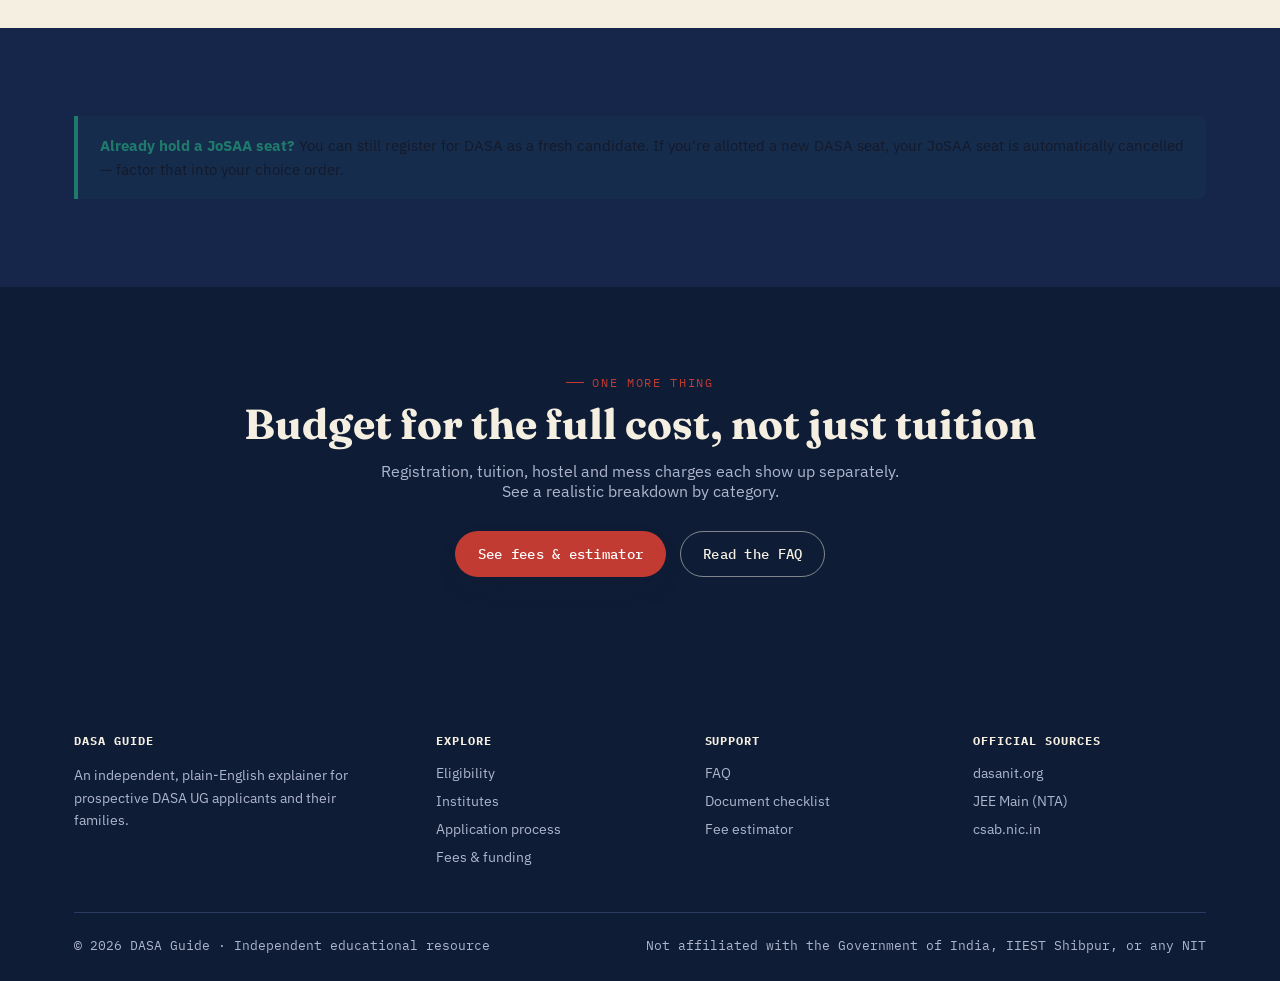
==== commit 8ffc03d3: "Update process.html" ====
--- a/process.html
+++ b/process.html
@@ -108,8 +108,8 @@
         <div class="itin-badge">8</div>
         <div class="itin-body">
           <span class="when">Before joining</span>
-          <h4>Apply for your student visa</h4>
-          <p>Foreign nationals use the provisional admission letter from your allotted institute to apply for a student visa at the nearest Indian Mission. Start this early — visa processing timelines vary widely by country.</p>
+          <h4>Sort out your visa status — if you need one</h4>
+          <p>This step doesn't apply to everyone. <strong style="color:var(--gold);">OCI cardholders</strong> don't need a separate student visa at all — the OCI card itself is a lifelong, multiple-entry visa. <strong style="color:var(--gold);">Nepal and Bhutan nationals</strong> don't need a visa to enter India, under bilateral treaty arrangements. Most other <strong style="color:var(--gold);">Foreign Nationals</strong>, however, do need one: use the provisional admission letter from your allotted institute to apply for a student visa at the nearest Indian Mission, and start early since processing timelines vary widely by country.</p>
         </div>
       </div>
 
